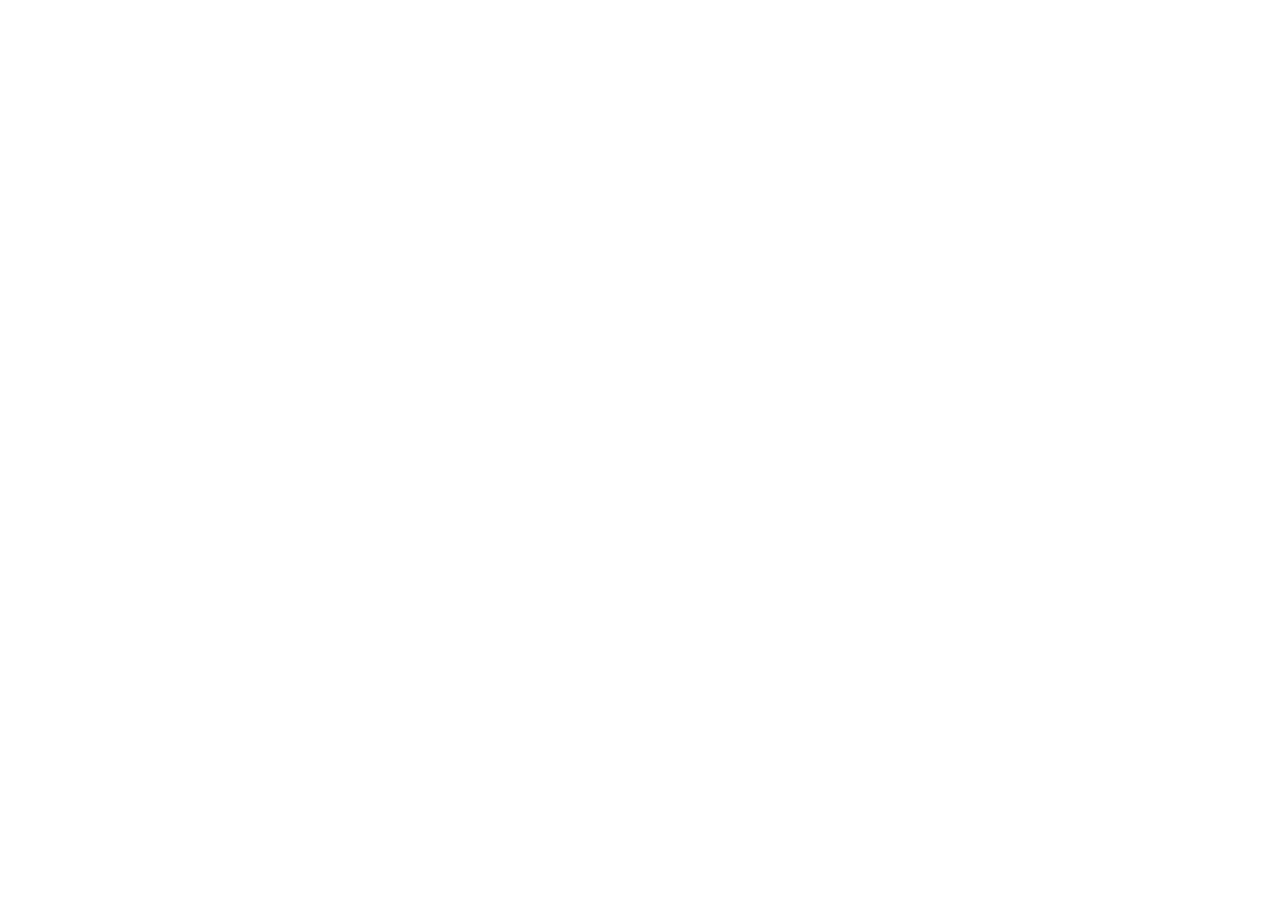
==== calculadora/index.html @ f83b2f56 "estruturando" ====
<!DOCTYPE html>
<html lang="pt-br">
<head>
    <meta charset="UTF-8">
    <meta name="viewport" content="width=device-width, initial-scale=1.0">
    <title>Calculadora</title>
    <link rel="stylesheet" href="style.css">
</head>
<body>
    
    <script src="script.js"></script>
</body>
</html>
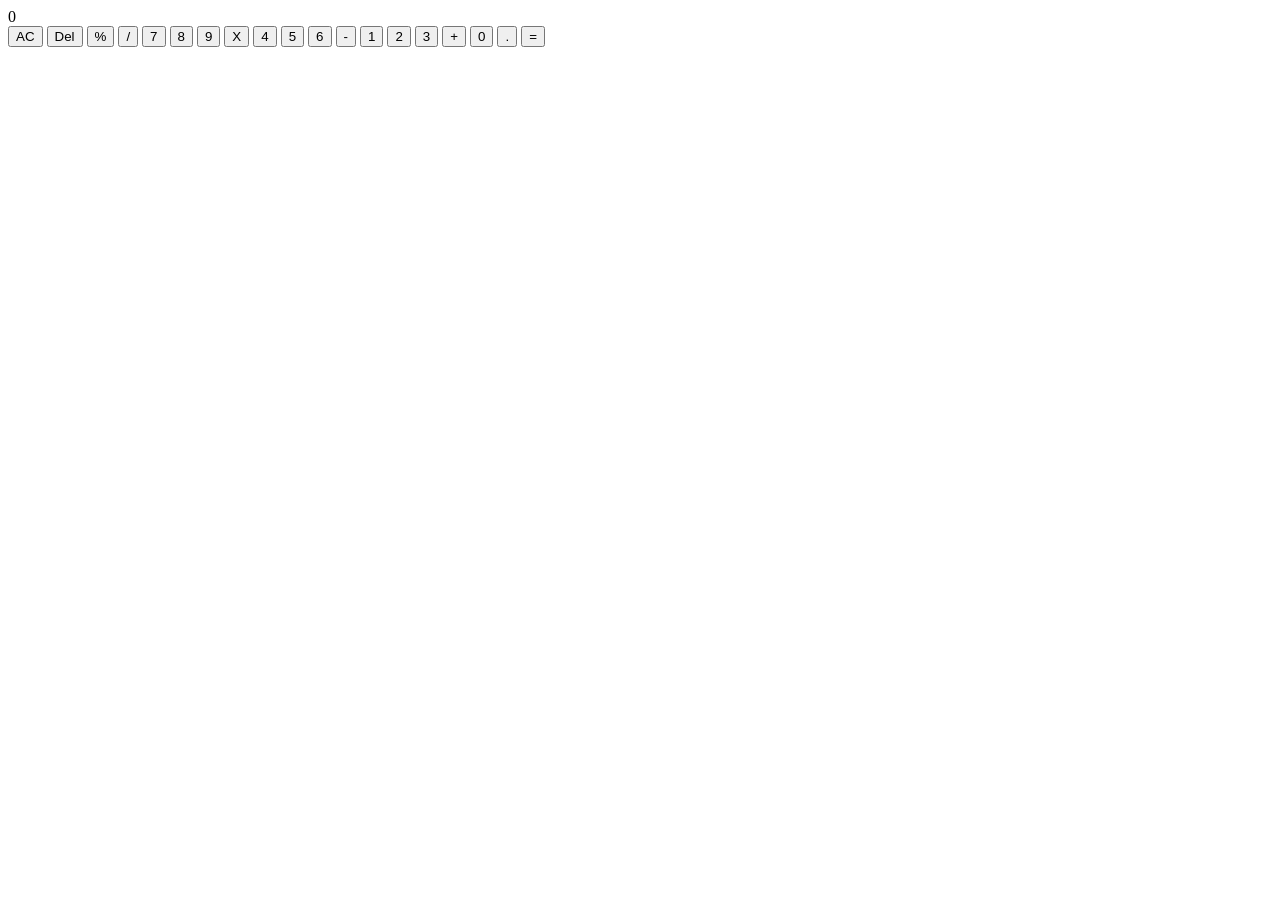
==== commit fa5163b2: "atualização html" ====
--- a/calculadora/index.html
+++ b/calculadora/index.html
@@ -8,6 +8,91 @@
 </head>
 <body>
     
+<div class="calculator">
+
+    <div id="result" class="display">0</div>
+
+    <div class="buttons">
+
+        <button id="clear" class="btn functiom">
+            <span class="btn-top">AC</span>
+        </button>
+
+        <button id="backspace" class="btn function">
+            <span class="btn-top">Del</span>
+        </button>
+
+        <button class="btn operator">
+            <span class="btn-top">%</span>
+        </button>
+
+        <button class="btn operator">
+            <span class="btn-top">/</span>
+        </button>
+
+        <button class="btn number">
+            <span class="btn-top">7</span>
+        </button>
+
+        <button class="btn number">
+            <span class="btn-top">8</span>
+        </button>
+
+        <button class="btn number">
+            <span class="btn-top">9</span>
+        </button>
+
+        <button class="btn operator">
+            <span class="btn-top">X</span>
+        </button>
+
+        <button class="btn number">
+            <span class="btn-top">4</span>
+        </button>
+
+        <button class="btn number">
+            <span class="btn-top">5</span>
+        </button>
+
+        <button class="btn number">
+            <span class="btn-top">6</span>
+        </button>
+
+        <button class="btn operator">
+            <span class="btn-top">-</span>
+        </button>
+
+        <button class="btn numebr">
+            <span class="btn-top">1</span>
+        </button>
+
+        <button class="btn number">
+            <span class="btn-top">2</span>
+        </button>
+
+        <button class="btn number">
+            <span class="btn-top">3</span>
+        </button>
+
+        <button class="btn operator">
+            <span class="btn-top">+</span>
+        </button>
+
+        <button class="btn number zero">
+            <span class="btn-top">0</span>
+        </button>
+
+        <button class="btn number">
+            <span class="btn-top">.</span>
+        </button>
+
+        <button id="equal" class="btn operator">
+            <span class="btn-top">=</span>
+        </button>
+
+    </div>
+</div>
+
     <script src="script.js"></script>
 </body>
 </html>
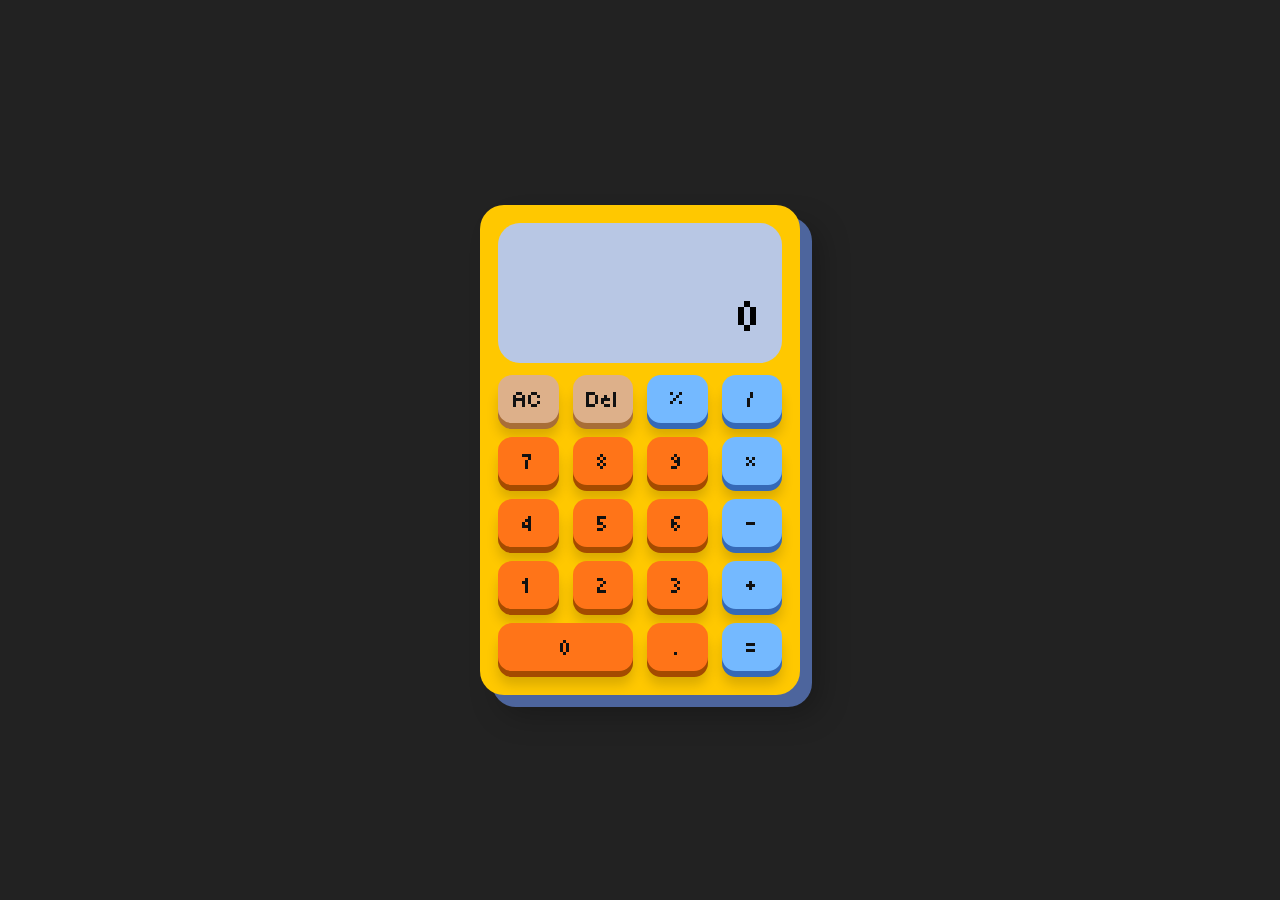
==== commit 49a97f40: "corrigindo bugs" ====
--- a/calculadora/index.html
+++ b/calculadora/index.html
@@ -1,20 +1,21 @@
 <!DOCTYPE html>
-<html lang="pt-br">
+<html lang="pt-BR">
 <head>
     <meta charset="UTF-8">
     <meta name="viewport" content="width=device-width, initial-scale=1.0">
     <title>Calculadora</title>
+
     <link rel="stylesheet" href="style.css">
 </head>
 <body>
-    
+
 <div class="calculator">
 
     <div id="result" class="display">0</div>
 
     <div class="buttons">
 
-        <button id="clear" class="btn functiom">
+        <button id="clear" class="btn function">
             <span class="btn-top">AC</span>
         </button>
 
@@ -43,7 +44,7 @@
         </button>
 
         <button class="btn operator">
-            <span class="btn-top">X</span>
+            <span class="btn-top">×</span>
         </button>
 
         <button class="btn number">
@@ -62,7 +63,7 @@
             <span class="btn-top">-</span>
         </button>
 
-        <button class="btn numebr">
+        <button class="btn number">
             <span class="btn-top">1</span>
         </button>
 
@@ -91,8 +92,10 @@
         </button>
 
     </div>
+
 </div>
 
-    <script src="script.js"></script>
+<script src="script.js"></script>
+
 </body>
 </html>
--- a/calculadora/style.css
+++ b/calculadora/style.css
@@ -0,0 +1,170 @@
+@import url('https://fonts.googleapis.com/css2?family=Tiny5&display=swap');
+
+*{
+    margin:0;
+    padding:0;
+    box-sizing:border-box;
+}
+
+body{
+    min-height:100vh;
+    display:flex;
+    justify-content:center;
+    align-items:center;
+    background:#222;
+    font-family:"Tiny5", sans-serif;
+}
+
+/* CALCULADORA */
+
+.calculator{
+
+    width:320px;
+
+    padding:18px;
+
+    background:#FFC800;
+
+    border-radius:24px;
+
+    box-shadow:
+        12px 12px 0 #4d659d,
+        20px 20px 30px rgba(0,0,0,.25);
+}
+
+/* DISPLAY */
+
+.display{
+
+    height:140px;
+
+    margin-bottom:18px;
+
+    padding:20px;
+
+    border-radius:22px;
+
+    background:#B8C7E4;
+
+    display:flex;
+    align-items:flex-end;
+    justify-content:flex-end;
+
+    font-size:3rem;
+    color:#000;
+}
+
+/* GRID */
+
+.buttons{
+
+    display:grid;
+
+    grid-template-columns:repeat(4,1fr);
+
+    gap:14px;
+}
+
+/* BOTÃO */
+
+.btn{
+
+    position:relative;
+
+    height:48px;
+
+    border:none;
+
+    border-radius:14px;
+
+    cursor:pointer;
+
+    background:transparent;
+
+    font-family:"Tiny5", sans-serif;
+}
+
+/* BASE ESCURA */
+
+.number{
+    background:#A44B00;
+}
+
+.operator{
+    background:#3569B7;
+}
+
+.function{
+    background:#A86E37;
+}
+
+/* CAMADA SUPERIOR */
+
+.btn-top{
+
+    position:absolute;
+
+    inset:0;
+
+    display:flex;
+    align-items:center;
+    justify-content:center;
+
+    border-radius:14px;
+
+    transform:translateY(-6px);
+
+    transition:
+        transform .12s ease,
+        filter .12s ease;
+
+    font-size:1.5rem;
+
+    color:#111;
+}
+
+/* CORES */
+
+.number .btn-top{
+    background:#FF7418;
+}
+
+.operator .btn-top{
+    background:#74B9FF;
+}
+
+.function .btn-top{
+    background:#DDB08A;
+}
+
+/* HOVER */
+
+.btn:hover .btn-top{
+
+    transform:
+        translateY(-8px);
+
+    filter:brightness(1.05);
+}
+
+/* CLIQUE */
+
+.btn:active .btn-top{
+
+    transform:translateY(0);
+}
+
+/* SOMBRA */
+
+.btn{
+
+    box-shadow:
+        0 8px 12px rgba(0,0,0,.15);
+}
+
+/* BOTÃO ZERO */
+
+.zero{
+
+    grid-column:span 2;
+}
